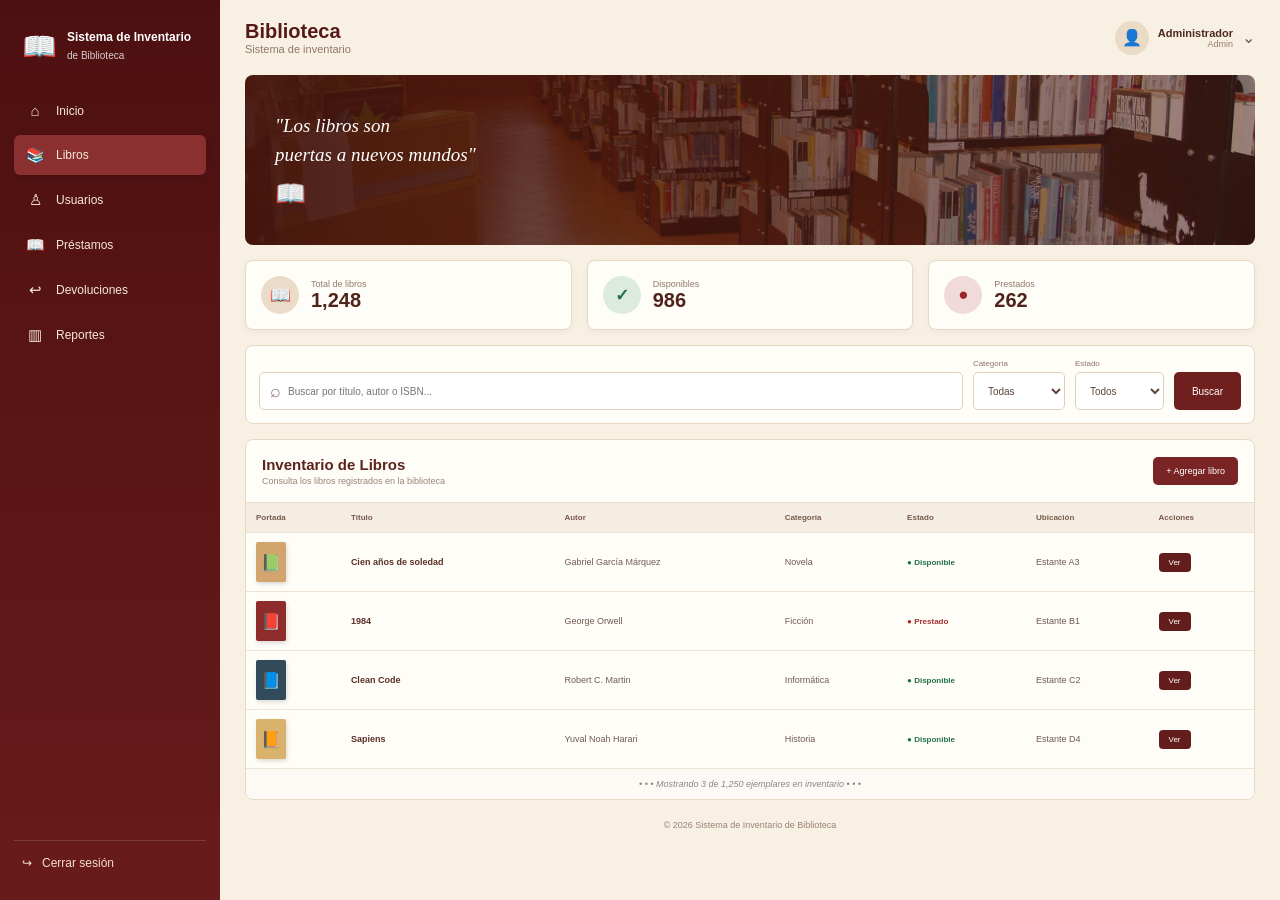
==== libros.html @ a14a1bed "First Commit" ====
<!DOCTYPE html>
<html lang="es">
<head>
    <meta charset="UTF-8">


    <meta name="viewport" content="width=device-width, initial-scale=1.0">

    <title>Sistema de Inventario - Biblioteca</title>


    <link rel="stylesheet" href="css/style.css">
    <link rel="stylesheet" href="css/pages.css">
</head>

<body>

    <div class="contenedor">

        <aside class="sidebar">

            <div class="logo">
                <div class="logo-icon">📖</div>

                <div>
                    <h2>Sistema de Inventario</h2>
                    <span>de Biblioteca</span>
                </div>
            </div>

            <nav class="menu">

                <a href="index.html" class="menu-item">
                    <span class="icono">⌂</span>
                    <span>Inicio</span>
                </a>

                <a href="libros.html" class="menu-item activo" aria-current="page">
                    <span class="icono">📚</span>
                    <span>Libros</span>
                </a>

                <a href="usuarios.html" class="menu-item">
                    <span class="icono">♙</span>
                    <span>Usuarios</span>
                </a>

                <a href="prestamos.html" class="menu-item">
                    <span class="icono">📖</span>
                    <span>Préstamos</span>
                </a>

                <a href="devoluciones.html" class="menu-item">
                    <span class="icono">↩</span>
                    <span>Devoluciones</span>
                </a>

                <a href="reportes.html" class="menu-item">
                    <span class="icono">▥</span>
                    <span>Reportes</span>
                </a>

             

            </nav>

            <div class="cerrar-sesion">
			    <a href="login.html">
			        <span>↪</span>
			        Cerrar sesión
			    </a>
			</div>

        </aside>

        <main class="contenido">

            <!-- HEADER -->
            <header class="header">

                <div class="titulo-header">
                    <button class="boton-menu" type="button">☰</button>

                    <div>
                        <h1>Biblioteca</h1>
                        <p>Sistema de inventario</p>
                    </div>
                </div>

                <div class="usuario">

                    <div class="usuario-icono">
                        👤
                    </div>

                    <div class="usuario-info">
                        <strong>Administrador</strong>
                        <span>Admin</span>
                    </div>

                    <span class="flecha">⌄</span>

                </div>

            </header>

            <section class="banner">

                <div class="banner-texto">

                    <p class="frase">
                        "Los libros son<br>
                        puertas a nuevos mundos"
                    </p>

                    <div class="libro-banner">
                        📖
                    </div>

                </div>

            </section>

            <section class="estadisticas">

                <div class="tarjeta">

                    <div class="tarjeta-icono libros">
                        📖
                    </div>

                    <div class="tarjeta-info">
                        <span>Total de libros</span>
                        <strong>1,248</strong>
                    </div>

                </div>


                <div class="tarjeta">

                    <div class="tarjeta-icono disponibles">
                        ✓
                    </div>

                    <div class="tarjeta-info">
                        <span>Disponibles</span>
                        <strong>986</strong>
                    </div>

                </div>


                <div class="tarjeta">

                    <div class="tarjeta-icono prestados">
                        ●
                    </div>

                    <div class="tarjeta-info">
                        <span>Prestados</span>
                        <strong>262</strong>
                    </div>

                </div>

            </section>

            <section class="filtros">

                <div class="buscador">

                    <span>⌕</span>

                    <input id="buscar-libro"
                        type="text"
                        placeholder="Buscar por título, autor o ISBN..."
                    >

                </div>


                <div class="filtro">

                    <label>Categoría</label>

                    <select id="filtro-categoria">
                        <option>Todas</option>
                        <option>Novela</option>
                        <option>Ficción</option>
                        <option>Historia</option>
                        <option>Informática</option>
                    </select>

                </div>


                <div class="filtro">

                    <label>Estado</label>

                    <select id="filtro-estado">
                        <option>Todos</option>
                        <option>Disponible</option>
                        <option>Prestado</option>
                    </select>

                </div>


                <button class="btn-buscar" type="button">
                    Buscar
                </button>

            </section>

            <section class="inventario">

                <div class="titulo-seccion">

                    <div>
                        <h2>Inventario de Libros</h2>
                        <p>Consulta los libros registrados en la biblioteca</p>
                    </div>

                    <button class="btn-agregar" type="button" data-mensaje="Formulario de alta de libros listo para conectarse a la base de datos.">
                        + Agregar libro
                    </button>

                </div>


                <div class="tabla-contenedor">

                    <table>

                        <thead>

                            <tr>
                                <th>Portada</th>
                                <th>Título</th>
                                <th>Autor</th>
                                <th>Categoría</th>
                                <th>Estado</th>
                                <th>Ubicación</th>
                                <th>Acciones</th>
                            </tr>

                        </thead>


                        <tbody>

                            <tr class="fila-libro" data-titulo="Cien años de soledad" data-autor="Gabriel García Márquez" data-isbn="978-0307474728" data-categoria="Novela" data-estado="Disponible" data-ubicacion="Estante A3">

                                <td>
                                    <div class="portada portada-1">
                                        📗
                                    </div>
                                </td>

                                <td>
                                    <strong>Cien años de soledad</strong>
                                </td>

                                <td>
                                    Gabriel García Márquez
                                </td>

                                <td>
                                    Novela
                                </td>

                                <td>
                                    <span class="estado disponible">
                                        ● Disponible
                                    </span>
                                </td>

                                <td>
                                    Estante A3
                                </td>

                                <td>
                                    <button class="btn-ver" type="button">
                                        Ver
                                    </button>
                                </td>

                            </tr>

                            <tr class="fila-libro" data-titulo="1984" data-autor="George Orwell" data-isbn="978-0451524935" data-categoria="Ficción" data-estado="Prestado" data-ubicacion="Estante B1">

                                <td>
                                    <div class="portada portada-2">
                                        📕
                                    </div>
                                </td>

                                <td>
                                    <strong>1984</strong>
                                </td>

                                <td>
                                    George Orwell
                                </td>

                                <td>
                                    Ficción
                                </td>

                                <td>
                                    <span class="estado prestado">
                                        ● Prestado
                                    </span>
                                </td>

                                <td>
                                    Estante B1
                                </td>

                                <td>
                                    <button class="btn-ver" type="button">
                                        Ver
                                    </button>
                                </td>

                            </tr>

                            <tr class="fila-libro" data-titulo="Clean Code" data-autor="Robert C. Martin" data-isbn="978-0132350884" data-categoria="Informática" data-estado="Disponible" data-ubicacion="Estante C2">

                                <td>
                                    <div class="portada portada-3">
                                        📘
                                    </div>
                                </td>

                                <td>
                                    <strong>Clean Code</strong>
                                </td>

                                <td>
                                    Robert C. Martin
                                </td>

                                <td>
                                    Informática
                                </td>

                                <td>
                                    <span class="estado disponible">
                                        ● Disponible
                                    </span>
                                </td>

                                <td>
                                    Estante C2
                                </td>

                                <td>
                                    <button class="btn-ver" type="button">
                                        Ver
                                    </button>
                                </td>

                            </tr>

                            <tr class="fila-libro" data-titulo="Sapiens" data-autor="Yuval Noah Harari" data-isbn="978-0062316097" data-categoria="Historia" data-estado="Disponible" data-ubicacion="Estante D4">

                                <td>
                                    <div class="portada portada-4">
                                        📙
                                    </div>
                                </td>

                                <td>
                                    <strong>Sapiens</strong>
                                </td>

                                <td>
                                    Yuval Noah Harari
                                </td>

                                <td>
                                    Historia
                                </td>

                                <td>
                                    <span class="estado disponible">
                                        ● Disponible
                                    </span>
                                </td>

                                <td>
                                    Estante D4
                                </td>

                                <td>
                                    <button class="btn-ver" type="button">
                                        Ver
                                    </button>
                                </td>

                            </tr>
                            
                            <tr class="fila-resumen">
                            <td colspan="7">
                                • • • Mostrando 3 de 1,250 ejemplares en inventario • • •
                            </td>
                        	</tr>

                        </tbody>

                    </table>

                </div>

            </section>

            <footer>
                <p>
                    © 2026 Sistema de Inventario de Biblioteca
                </p>
            </footer>

        </main>

    </div>

    <script src="js/app.js"></script>
</body>
</html>
---- css/style.css ----
/* ==========================================
   CONFIGURACIÓN GENERAL
========================================== */

* {
    margin: 0;
    padding: 0;
    box-sizing: border-box;
}

html {
    scroll-behavior: smooth;
}

body {
    font-family: "Segoe UI", Arial, sans-serif;
    background-color: #f7f0e3;
    color: #4a3428;
}

a {
    text-decoration: none;
    color: inherit;
}

button,
input,
select {
    font-family: inherit;
}


/* ==========================================
   CONTENEDOR PRINCIPAL
========================================== */

.contenedor {
    display: grid;

    /* CSS GRID */
    grid-template-columns: 220px 1fr;

    min-height: 100vh;
}


/* ==========================================
   SIDEBAR
========================================== */

.sidebar {
    background: linear-gradient(
        180deg,
        #4d1010,
        #681b1b
    );

    color: white;

    padding: 25px 14px;

    display: flex;
    flex-direction: column;

    min-height: 100vh;
}


/* LOGO */

.logo {
    display: flex;

    align-items: center;

    gap: 10px;

    padding: 5px 8px 28px;
}

.logo-icon {
    font-size: 28px;
}

.logo h2 {
    font-size: 12px;
    line-height: 1.2;
    font-weight: 600;
}

.logo span {
    font-size: 10px;
    opacity: 0.8;
}


/* ==========================================
   MENÚ
========================================== */

.menu {
    display: flex;
    flex-direction: column;

    gap: 5px;
}

.menu-item {
    display: flex;

    align-items: center;

    gap: 12px;

    padding: 11px 12px;

    border-radius: 6px;

    font-size: 12px;

    color: #f7e9d8;

    transition: all 0.3s ease;
}

.menu-item:hover {
    background-color: rgba(255, 255, 255, 0.12);

    transform: translateX(3px);
}

.menu-item.activo {
    background-color: #8a3030;

    box-shadow: 0 3px 8px rgba(0, 0, 0, 0.15);
}

.icono {
    width: 18px;

    text-align: center;

    font-size: 15px;
}


/* CERRAR SESIÓN */

.cerrar-sesion {
    margin-top: auto;

    padding: 15px 8px 5px;

    border-top: 1px solid rgba(255,255,255,0.15);
}

.cerrar-sesion a {
    display: flex;

    gap: 10px;

    align-items: center;

    font-size: 12px;

    color: #f5dfc9;
}


/* ==========================================
   CONTENIDO PRINCIPAL
========================================== */

.contenido {
    min-width: 0;

    padding: 0 25px 25px;

    background-color: #f7f0e3;
}


/* ==========================================
   HEADER
========================================== */

.header {
    height: 75px;

    display: flex;

    align-items: center;

    justify-content: space-between;
}

.titulo-header {
    display: flex;

    align-items: center;

    gap: 10px;
}

.titulo-header h1 {
    font-size: 20px;

    color: #561919;
}

.titulo-header p {
    font-size: 11px;

    color: #90776a;
}

.boton-menu {
    display: none;

    border: none;

    background: none;

    font-size: 22px;

    cursor: pointer;
}


/* USUARIO */

.usuario {
    display: flex;

    align-items: center;

    gap: 9px;
}

.usuario-icono {
    width: 34px;
    height: 34px;

    display: flex;

    align-items: center;
    justify-content: center;

    background-color: #eadbc6;

    border-radius: 50%;
}

.usuario-info {
    display: flex;

    flex-direction: column;

    text-align: right;
}

.usuario-info strong {
    font-size: 11px;

    color: #4d2920;
}

.usuario-info span {
    font-size: 9px;

    color: #997d6e;
}

.flecha {
    font-size: 16px;

    color: #74564a;
}


/* ==========================================
   BANNER
========================================== */

.banner {
    min-height: 170px;

    border-radius: 8px;

    overflow: hidden;

    position: relative;

    display: flex;

    align-items: center;

    padding: 30px;

    background:
        linear-gradient(
            90deg,
            rgba(67, 20, 12, 0.95),
            rgba(67, 20, 12, 0.50)
        ),
        url("../biblioteca.jpg");

    background-size: cover;

    background-position: center;
}

.banner-texto {
    color: white;

    z-index: 2;
}

.frase {
    font-family: Georgia, serif;

    font-size: 19px;

    line-height: 1.5;

    font-style: italic;
}

.libro-banner {
    margin-top: 10px;

    font-size: 25px;
}


/* ==========================================
   ESTADÍSTICAS
========================================== */

.estadisticas {

    /* FLEXBOX */
    display: flex;

    gap: 15px;

    margin-top: 15px;
}

.tarjeta {
    flex: 1;

    background-color: #fffdf8;

    border: 1px solid #e7d8c5;

    border-radius: 8px;

    padding: 15px;

    display: flex;

    align-items: center;

    gap: 12px;

    box-shadow: 0 2px 7px rgba(91, 54, 32, 0.05);
}

.tarjeta-icono {
    width: 38px;
    height: 38px;

    border-radius: 50%;

    display: flex;

    align-items: center;
    justify-content: center;

    font-size: 17px;
}

.tarjeta-icono.libros {
    background-color: #eadcc9;

    color: #704026;
}

.tarjeta-icono.disponibles {
    background-color: #dcebdd;

    color: #237245;

    font-weight: bold;
}

.tarjeta-icono.prestados {
    background-color: #f1dada;

    color: #9c2929;
}

.tarjeta-info {
    display: flex;

    flex-direction: column;
}

.tarjeta-info span {
    font-size: 9px;

    color: #91786b;
}

.tarjeta-info strong {
    font-size: 20px;

    color: #51241b;
}


/* ==========================================
   FILTROS
========================================== */

.filtros {
    margin-top: 15px;

    display: flex;

    gap: 10px;

    align-items: end;

    background-color: #fffdf8;

    border: 1px solid #e7d8c5;

    border-radius: 8px;

    padding: 13px;
}


/* BUSCADOR */

.buscador {
    flex: 1;

    display: flex;

    align-items: center;

    gap: 7px;

    border: 1px solid #dfd0bd;

    background-color: #fff;

    border-radius: 5px;

    padding: 0 10px;

    height: 38px;
}

.buscador span {
    color: #92786a;

    font-size: 18px;
}

.buscador input {
    width: 100%;

    border: none;

    outline: none;

    font-size: 10px;

    color: #54362c;
}


/* SELECT */

.filtro {
    display: flex;

    flex-direction: column;

    gap: 4px;
}

.filtro label {
    font-size: 8px;

    color: #8d7468;
}

.filtro select {
    height: 38px;

    border: 1px solid #dfd0bd;

    border-radius: 5px;

    background-color: white;

    padding: 0 10px;

    color: #60463a;

    font-size: 10px;

    outline: none;
}


/* BOTÓN BUSCAR */

.btn-buscar {
    height: 38px;

    border: none;

    border-radius: 5px;

    background-color: #701f1f;

    color: white;

    padding: 0 18px;

    font-size: 10px;

    cursor: pointer;

    transition: background 0.3s ease;
}

.btn-buscar:hover {
    background-color: #8d2d2d;
}


/* ==========================================
   INVENTARIO
========================================== */

.inventario {
    margin-top: 15px;

    background-color: #fffdf8;

    border: 1px solid #e7d8c5;

    border-radius: 8px;

    overflow: hidden;
}

.titulo-seccion {
    padding: 16px;

    display: flex;

    justify-content: space-between;

    align-items: center;

    border-bottom: 1px solid #eadcca;
}

.titulo-seccion h2 {
    font-size: 15px;

    color: #5b231b;
}

.titulo-seccion p {
    margin-top: 3px;

    font-size: 9px;

    color: #9a8276;
}

.btn-agregar {
    border: none;

    background-color: #7a2525;

    color: white;

    padding: 9px 13px;

    border-radius: 5px;

    font-size: 9px;

    cursor: pointer;
}


/* ==========================================
   TABLA
========================================== */

.tabla-contenedor {
    width: 100%;

    overflow-x: auto;
}

table {
    width: 100%;

    border-collapse: collapse;

    min-width: 720px;
}

thead {
    background-color: #f5ede1;
}

th {
    text-align: left;

    padding: 10px;

    font-size: 8px;

    color: #77584b;

    font-weight: 600;
}

td {
    padding: 9px 10px;

    border-top: 1px solid #eee3d4;

    font-size: 9px;

    color: #705a50;
}

td strong {
    color: #5a3025;

    font-size: 9px;
}


/* ==========================================
   PORTADAS
========================================== */

.portada {
    width: 30px;
    height: 40px;

    border-radius: 2px;

    display: flex;

    align-items: center;
    justify-content: center;

    font-size: 16px;

    box-shadow: 1px 2px 4px rgba(0,0,0,0.15);
}

.portada-1 {
    background-color: #d2a56f;
}

.portada-2 {
    background-color: #8e2b2b;
}

.portada-3 {
    background-color: #314b5b;
}

.portada-4 {
    background-color: #d9b36b;
}


/* ==========================================
   ESTADOS
========================================== */

.estado {
    font-size: 8px;

    font-weight: 600;

    white-space: nowrap;
}

.estado.disponible {
    color: #237245;
}

.estado.prestado {
    color: #a52c2c;
}


/* ==========================================
   BOTÓN VER
========================================== */

.btn-ver {
    border: none;

    background-color: #641d1d;

    color: white;

    padding: 5px 10px;

    border-radius: 4px;

    font-size: 8px;

    cursor: pointer;
}

.btn-ver:hover {
    background-color: #873030;
}

#sin-resultados td {
    padding: 24px;
    text-align: center;
    color: #90776a;
}

.detalle-dialogo {
    width: min(420px, calc(100% - 32px));
    border: 1px solid #d7c2a8;
    border-radius: 10px;
    padding: 0;
    color: #4a3428;
    box-shadow: 0 16px 45px rgba(45, 18, 12, 0.3);
}

.detalle-dialogo::backdrop {
    background: rgba(45, 18, 12, 0.55);
}

.detalle-encabezado {
    display: flex;
    align-items: center;
    justify-content: space-between;
    padding: 18px 20px;
    color: white;
    background: #681b1b;
}

.detalle-encabezado h2 { font-size: 17px; }
.detalle-cerrar { border: 0; background: transparent; color: white; font-size: 25px; cursor: pointer; }
.detalle-lista { padding: 18px 20px; }
.detalle-lista div { display: grid; grid-template-columns: 90px 1fr; gap: 10px; padding: 8px 0; border-bottom: 1px solid #eee3d4; }
.detalle-lista dt { font-weight: 600; }
.detalle-lista dd { margin: 0; }


/* ==========================================
   FOOTER
========================================== */

footer {
    text-align: center;

    padding: 20px 0 5px;

    color: #9b8275;

    font-size: 9px;
}




/* ==========================================
   CATÁLOGO DE LIBROS BEL
========================================== */

.catalogo-grid {
    /* CSS GRID: las tarjetas se acomodan en filas y columnas,
       y el número de columnas se ajusta solo al ancho disponible */
    display: grid;
    grid-template-columns: repeat(auto-fill, minmax(150px, 1fr));
    gap: 15px;

    padding: 16px;
}

.libro-card {
    /* FLEXBOX: el contenido de cada tarjeta se apila en una columna */
    display: flex;
    flex-direction: column;
    align-items: center;
    gap: 6px;

    padding: 14px;

    text-align: center;

    background-color: #f5ede1;
    border: 1px solid #e7d8c5;
    border-radius: 8px;
}

.libro-card .portada {
    width: 60px;
    height: 80px;
    font-size: 28px;
}

.libro-card strong {
    font-size: 11px;
    color: #5a3025;
}

.libro-card span {
    font-size: 9px;
    color: #705a50;
}




/* ==========================================
   RESPONSIVE - TABLET
========================================== */

@media (max-width: 1000px) {

    .contenedor {
        grid-template-columns: 180px 1fr;
    }

    .contenido {
        padding: 0 15px 20px;
    }

    .estadisticas {
        gap: 8px;
    }

    .tarjeta {
        padding: 12px;
    }

    .banner {
        min-height: 145px;
    }

    .filtros {
        flex-wrap: wrap;
    }

    .buscador {
        flex-basis: 100%;
    }

}


/* ==========================================
   RESPONSIVE - TABLET PEQUEÑA
========================================== */

@media (max-width: 768px) {

    .contenedor {
        grid-template-columns: 1fr;
    }

    /* Sidebar pasa a la parte superior */

    .sidebar {
        min-height: auto;

        padding: 12px 15px;
    }

    .boton-menu { display: block; }

    .logo {
        padding: 0;

        justify-content: center;
    }

    .menu {
        flex-direction: row;

        overflow-x: auto;

        margin-top: 12px;

        padding-bottom: 3px;
    }

    .menu-item {
        white-space: nowrap;
    }

    .cerrar-sesion {
        display: none;
    }

    .contenido {
        padding: 0 15px 20px;
    }

    .estadisticas {
        flex-wrap: wrap;
    }

    .tarjeta {
        min-width: calc(50% - 8px);
    }

    .banner {
        min-height: 140px;
    }

}


/* ==========================================
   RESPONSIVE - CELULAR
========================================== */

@media (max-width: 550px) {

    .contenido {
        padding: 0 10px 15px;
    }

    .header {
        height: 65px;
    }

    .titulo-header h1 {
        font-size: 17px;
    }

    .usuario-info {
        display: none;
    }

    .banner {
        min-height: 135px;

        padding: 20px;
    }

    .frase {
        font-size: 17px;
    }


    /* Estadísticas en una columna */

    .estadisticas {
        flex-direction: column;
    }

    .tarjeta {
        width: 100%;
    }


    /* Filtros */

    .filtros {
        flex-direction: column;

        align-items: stretch;
    }

    .buscador {
        width: 100%;
    }

    .filtro {
        width: 100%;
    }

    .filtro select {
        width: 100%;
    }

    .btn-buscar {
        width: 100%;
    }


    /* Inventario */

    .titulo-seccion {
        flex-direction: column;

        align-items: flex-start;

        gap: 10px;
    }

    .btn-agregar {
        width: 100%;
    }

    .tabla-contenedor {
        overflow-x: auto;
    }


    /* Sidebar */

    .logo h2 {
        font-size: 11px;
    }

    .logo span {
        font-size: 9px;
    }

    .menu-item {
        font-size: 10px;

        padding: 8px 10px;
    }

}
---- css/pages.css ----
/* Componentes reutilizables de páginas secundarias */
.modal-overlay { position: fixed; inset: 0; background: rgba(0,0,0,.5); display: flex; justify-content: center; align-items: center; opacity: 0; pointer-events: none; transition: opacity .3s ease; z-index: 1000; }
.modal-overlay:target { opacity: 1; pointer-events: auto; }
.modal-box { background: #fdfaf6; padding: 30px; border-radius: 8px; width: min(460px, calc(100% - 30px)); max-height: 90vh; overflow-y: auto; box-shadow: 0 4px 15px rgba(0,0,0,.2); border: 2px solid #5a1818; }
.modal-box h2 { color: #5a1818; margin-bottom: 5px; }
.modal-sub { color: #666; font-size: 14px; margin-bottom: 20px; }
.form-row { display: flex; gap: 15px; margin-bottom: 15px; }
.form-group { display: flex; flex-direction: column; margin-bottom: 15px; flex: 1; }
.form-group label { font-size: 13px; font-weight: 700; margin-bottom: 5px; color: #333; }
.form-group input { padding: 8px; border: 1px solid #ccc; border-radius: 4px; background: #f0f0f0; color: #555; }
.modal-actions { display: flex; justify-content: flex-end; gap: 10px; margin-top: 20px; }
.btn-cancelar, .btn-guardar { padding: 10px 20px; border: 0; border-radius: 4px; font-weight: 700; text-align: center; cursor: pointer; }
.btn-cancelar { background: #ccc; color: #333; }
.btn-guardar { background: #5a1818; color: #fff; }
.enlace-boton { display: inline-block; text-align: center; }
.fila-resumen td { text-align: center; color: #888; font-style: italic; background: #fdfaf6; padding: 10px; }
.etiqueta-estado { display: inline-block; padding: 4px 8px; border-radius: 4px; font-size: 12px; font-weight: 700; }
.etiqueta-exito { background: #e2f0d9; color: #385723; }
.etiqueta-alerta { background: #fce4d6; color: #c65911; }
.texto-exito { color: #385723; font-weight: 700; }
.grid-reportes { display: grid; grid-template-columns: repeat(auto-fit,minmax(280px,1fr)); gap: 20px; margin-top: 25px; }
.tarjeta-reporte { background: #fdfaf6; border: 1px solid #e1d8cd; border-radius: 8px; padding: 20px; box-shadow: 0 2px 5px rgba(0,0,0,.05); }
.tarjeta-reporte h3 { color: #5a1818; margin-bottom: 15px; font-size: 16px; border-bottom: 2px solid #5a1818; padding-bottom: 5px; }
.item-reporte { display: flex; justify-content: space-between; gap: 15px; margin-bottom: 10px; font-size: 14px; color: #333; }
.valor-reporte { font-weight: 700; color: #5a1818; }
.advertencia-banner { background: #fcdbd9; border: 2px solid #d9534f; color: #b91c1c; padding: 15px 20px; border-radius: 8px; margin-bottom: 25px; display: flex; align-items: center; gap: 15px; font-size: 15px; }
.advertencia-icono { font-size: 24px; }
.advertencia-texto strong { display: block; margin-bottom: 3px; }
.titulo-bloque { color: #5a1818; margin: 0 0 15px; font-size: 18px; }
.titulo-bloque.separado { margin-top: 40px; }
.tabla-separada { margin-bottom: 30px; }
.filtros-separados { margin-bottom: 20px; }
.catalogo-usuario { display: grid; grid-template-columns: repeat(3,1fr); gap: 25px; margin-bottom: 40px; }
.catalogo-card { background: #fdfaf6; border: 1px solid #e1d8cd; border-radius: 8px; padding: 20px; display: flex; flex-direction: column; justify-content: space-between; box-shadow: 0 2px 5px rgba(0,0,0,.05); }
.catalogo-card.no-disponible { opacity: .85; }
.catalogo-card img { width: 100%; height: auto; display: block; border-radius: 6px; margin-bottom: 15px; box-shadow: 0 4px 8px rgba(0,0,0,.1); }
.catalogo-card h3 { color: #5a1818; margin: 0 0 5px; font-size: 16px; }
.catalogo-card .autor { margin: 0 0 10px; font-size: 13px; color: #666; }
.catalogo-card .clasificacion { margin: 0 0 15px; font-size: 12px; color: #888; }
.catalogo-meta { display: flex; justify-content: space-between; align-items: center; gap: 10px; border-top: 1px solid #e1d8cd; padding-top: 10px; margin-top: 10px; }
.catalogo-ubicacion { font-size: 12px; color: #555; }
.catalogo-mas { grid-column: 1/-1; background: #fdfaf6; border: 1px dashed #5a1818; border-radius: 8px; padding: 15px; text-align: center; color: #666; font-size: 14px; }
.login-page { min-height: 100vh; display: flex; justify-content: center; align-items: center; padding: 20px; background: #f5efe6; }
.login-contenedor { background: #fdfaf6; padding: 40px; border-radius: 12px; box-shadow: 0 8px 25px rgba(0,0,0,.15); border: 2px solid #5a1818; width: min(380px,100%); text-align: center; }
.login-icono { font-size: 50px; }
.login-header h1 { color: #5a1818; margin-bottom: 5px; font-size: 26px; }
.login-header p { color: #666; font-size: 14px; margin-bottom: 30px; }
.login-campo { text-align: left; margin-bottom: 20px; }
.login-campo label { font-size: 13px; font-weight: 700; color: #333; display: block; margin-bottom: 5px; }
.login-campo input { width: 100%; padding: 10px; border: 1px solid #ccc; border-radius: 6px; background: #f0f0f0; color: #666; }
.perfil-seleccion { display: flex; flex-direction: column; gap: 15px; margin-top: 20px; }
.btn-perfil { display: block; padding: 15px; border-radius: 8px; font-weight: 700; font-size: 15px; transition: transform .2s,background-color .2s; border: 1px solid #e1d8cd; }
.btn-admin { background: #5a1818; color: #fff; }
.btn-admin:hover { background: #421010; transform: translateY(-2px); }
.btn-usuario { background: #fdfaf6; color: #5a1818; border: 2px solid #5a1818; }
.btn-usuario:hover { background: #f5efe6; transform: translateY(-2px); }
.credenciales-nota { margin-top: 10px; font-size: 12px; color: #888; }
@media (max-width:768px) { .catalogo-usuario { grid-template-columns: 1fr; } .form-row { flex-direction: column; gap: 0; } }
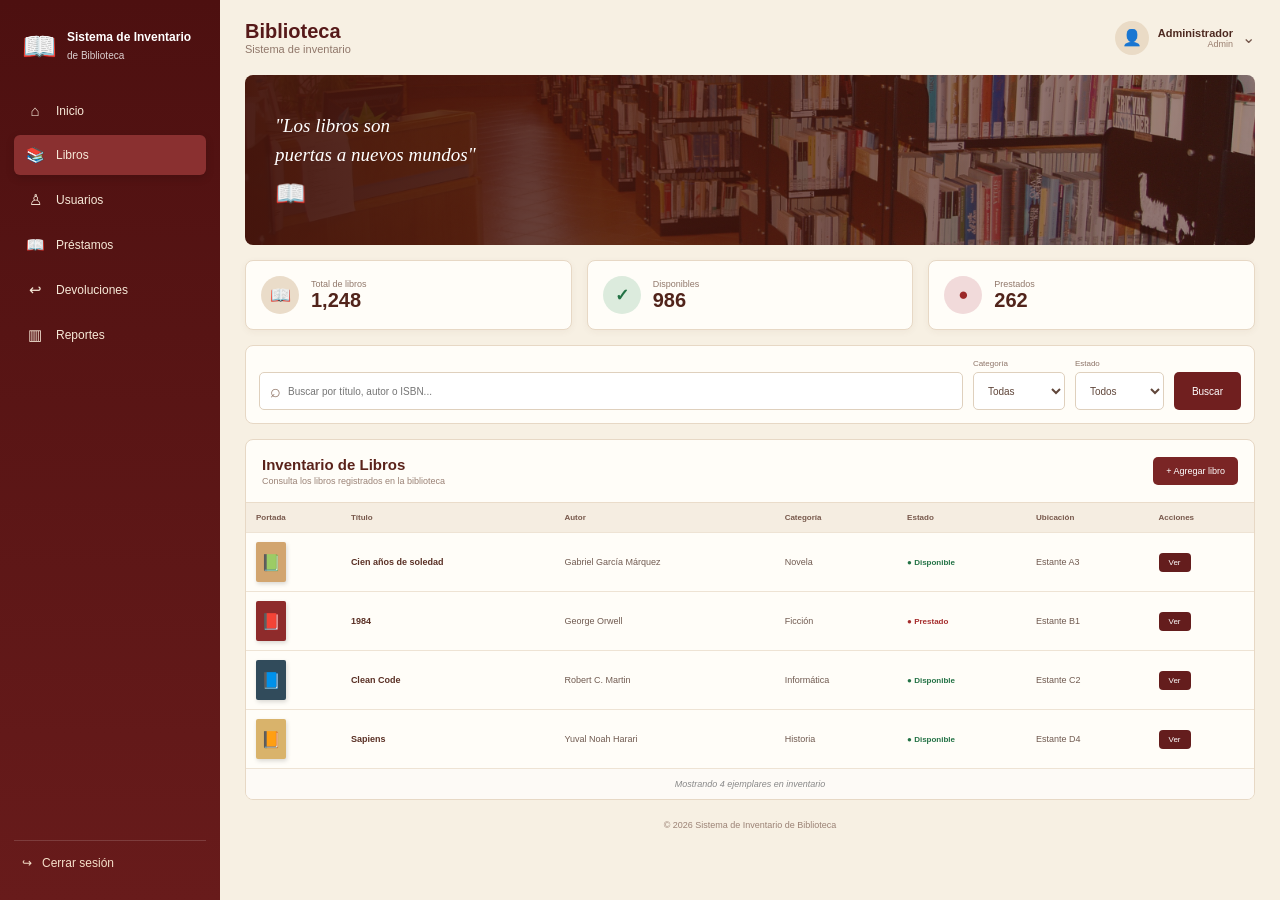
==== commit e84ac5ea: "Fix navigation and enable library management workflows" ====
--- a/libros.html
+++ b/libros.html
@@ -223,7 +223,7 @@
                         <p>Consulta los libros registrados en la biblioteca</p>
                     </div>
 
-                    <button class="btn-agregar" type="button" data-mensaje="Formulario de alta de libros listo para conectarse a la base de datos.">
+                    <button class="btn-agregar" type="button" data-abrir-modal="modal-libro">
                         + Agregar libro
                     </button>
 
@@ -249,7 +249,7 @@
                         </thead>
 
 
-                        <tbody>
+                        <tbody id="libros-lista">
 
                             <tr class="fila-libro" data-titulo="Cien años de soledad" data-autor="Gabriel García Márquez" data-isbn="978-0307474728" data-categoria="Novela" data-estado="Disponible" data-ubicacion="Estante A3">
 
@@ -403,7 +403,7 @@
 
                             </tr>
                             
-                            <tr class="fila-resumen">
+                            <tr id="libros-resumen" class="fila-resumen">
                             <td colspan="7">
                                 • • • Mostrando 3 de 1,250 ejemplares en inventario • • •
                             </td>
@@ -427,6 +427,66 @@
 
     </div>
 
+    <div id="modal-libro" class="modal-overlay" aria-hidden="true">
+        <div class="modal-box">
+            <h2>Registro de Nuevo Libro</h2>
+            <p class="modal-sub">Añada un ejemplar al inventario</p>
+            <form id="form-libro" class="modal-form">
+                <div class="form-group">
+                    <label for="libro-titulo">Título</label>
+                    <input id="libro-titulo" name="titulo" type="text" required>
+                </div>
+                <div class="form-group">
+                    <label for="libro-autor">Autor</label>
+                    <input id="libro-autor" name="autor" type="text" required>
+                </div>
+                <div class="form-row">
+                    <div class="form-group">
+                        <label for="libro-isbn">ISBN</label>
+                        <input id="libro-isbn" name="isbn" type="text" required>
+                    </div>
+                    <div class="form-group">
+                        <label for="libro-categoria">Categoría</label>
+                        <select id="libro-categoria" name="categoria" required>
+                            <option value="">Seleccione</option>
+                            <option>Novela</option><option>Ficción</option><option>Historia</option><option>Informática</option>
+                        </select>
+                    </div>
+                </div>
+                <div class="form-row">
+                    <div class="form-group">
+                        <label for="libro-estado">Estado</label>
+                        <select id="libro-estado" name="estado" required>
+                            <option>Disponible</option><option>Prestado</option>
+                        </select>
+                    </div>
+                    <div class="form-group">
+                        <label for="libro-ubicacion">Ubicación</label>
+                        <input id="libro-ubicacion" name="ubicacion" type="text" placeholder="Estante E1" required>
+                    </div>
+                </div>
+                <div class="modal-actions">
+                    <button type="button" class="btn-cancelar" data-cerrar-modal>Cancelar</button>
+                    <button type="submit" class="btn-guardar">Guardar libro</button>
+                </div>
+            </form>
+        </div>
+    </div>
+
+    <dialog id="detalle-libro" class="detalle-dialogo">
+        <div class="detalle-encabezado">
+            <h2 id="detalle-titulo">Detalle del libro</h2>
+            <button type="button" class="detalle-cerrar" aria-label="Cerrar detalle">×</button>
+        </div>
+        <dl class="detalle-lista">
+            <div><dt>Autor</dt><dd id="detalle-autor"></dd></div>
+            <div><dt>ISBN</dt><dd id="detalle-isbn"></dd></div>
+            <div><dt>Categoría</dt><dd id="detalle-categoria"></dd></div>
+            <div><dt>Estado</dt><dd id="detalle-estado"></dd></div>
+            <div><dt>Ubicación</dt><dd id="detalle-ubicacion"></dd></div>
+        </dl>
+    </dialog>
+
     <script src="js/app.js"></script>
 </body>
 </html>
--- a/css/pages.css
+++ b/css/pages.css
@@ -1,13 +1,13 @@
 /* Componentes reutilizables de páginas secundarias */
 .modal-overlay { position: fixed; inset: 0; background: rgba(0,0,0,.5); display: flex; justify-content: center; align-items: center; opacity: 0; pointer-events: none; transition: opacity .3s ease; z-index: 1000; }
-.modal-overlay:target { opacity: 1; pointer-events: auto; }
+.modal-overlay:target, .modal-overlay.abierto { opacity: 1; pointer-events: auto; }
 .modal-box { background: #fdfaf6; padding: 30px; border-radius: 8px; width: min(460px, calc(100% - 30px)); max-height: 90vh; overflow-y: auto; box-shadow: 0 4px 15px rgba(0,0,0,.2); border: 2px solid #5a1818; }
 .modal-box h2 { color: #5a1818; margin-bottom: 5px; }
 .modal-sub { color: #666; font-size: 14px; margin-bottom: 20px; }
 .form-row { display: flex; gap: 15px; margin-bottom: 15px; }
 .form-group { display: flex; flex-direction: column; margin-bottom: 15px; flex: 1; }
 .form-group label { font-size: 13px; font-weight: 700; margin-bottom: 5px; color: #333; }
-.form-group input { padding: 8px; border: 1px solid #ccc; border-radius: 4px; background: #f0f0f0; color: #555; }
+.form-group input, .form-group select { padding: 8px; border: 1px solid #ccc; border-radius: 4px; background: #fff; color: #555; }
 .modal-actions { display: flex; justify-content: flex-end; gap: 10px; margin-top: 20px; }
 .btn-cancelar, .btn-guardar { padding: 10px 20px; border: 0; border-radius: 4px; font-weight: 700; text-align: center; cursor: pointer; }
 .btn-cancelar { background: #ccc; color: #333; }
@@ -55,4 +55,6 @@
 .btn-usuario { background: #fdfaf6; color: #5a1818; border: 2px solid #5a1818; }
 .btn-usuario:hover { background: #f5efe6; transform: translateY(-2px); }
 .credenciales-nota { margin-top: 10px; font-size: 12px; color: #888; }
+.aviso-aplicacion { position: fixed; right: 20px; bottom: 20px; z-index: 2000; max-width: min(380px,calc(100% - 40px)); padding: 12px 18px; border-radius: 7px; background: #385723; color: #fff; box-shadow: 0 6px 20px rgba(0,0,0,.22); opacity: 0; transform: translateY(12px); pointer-events: none; transition: opacity .2s,transform .2s; }
+.aviso-aplicacion.visible { opacity: 1; transform: translateY(0); }
 @media (max-width:768px) { .catalogo-usuario { grid-template-columns: 1fr; } .form-row { flex-direction: column; gap: 0; } }
